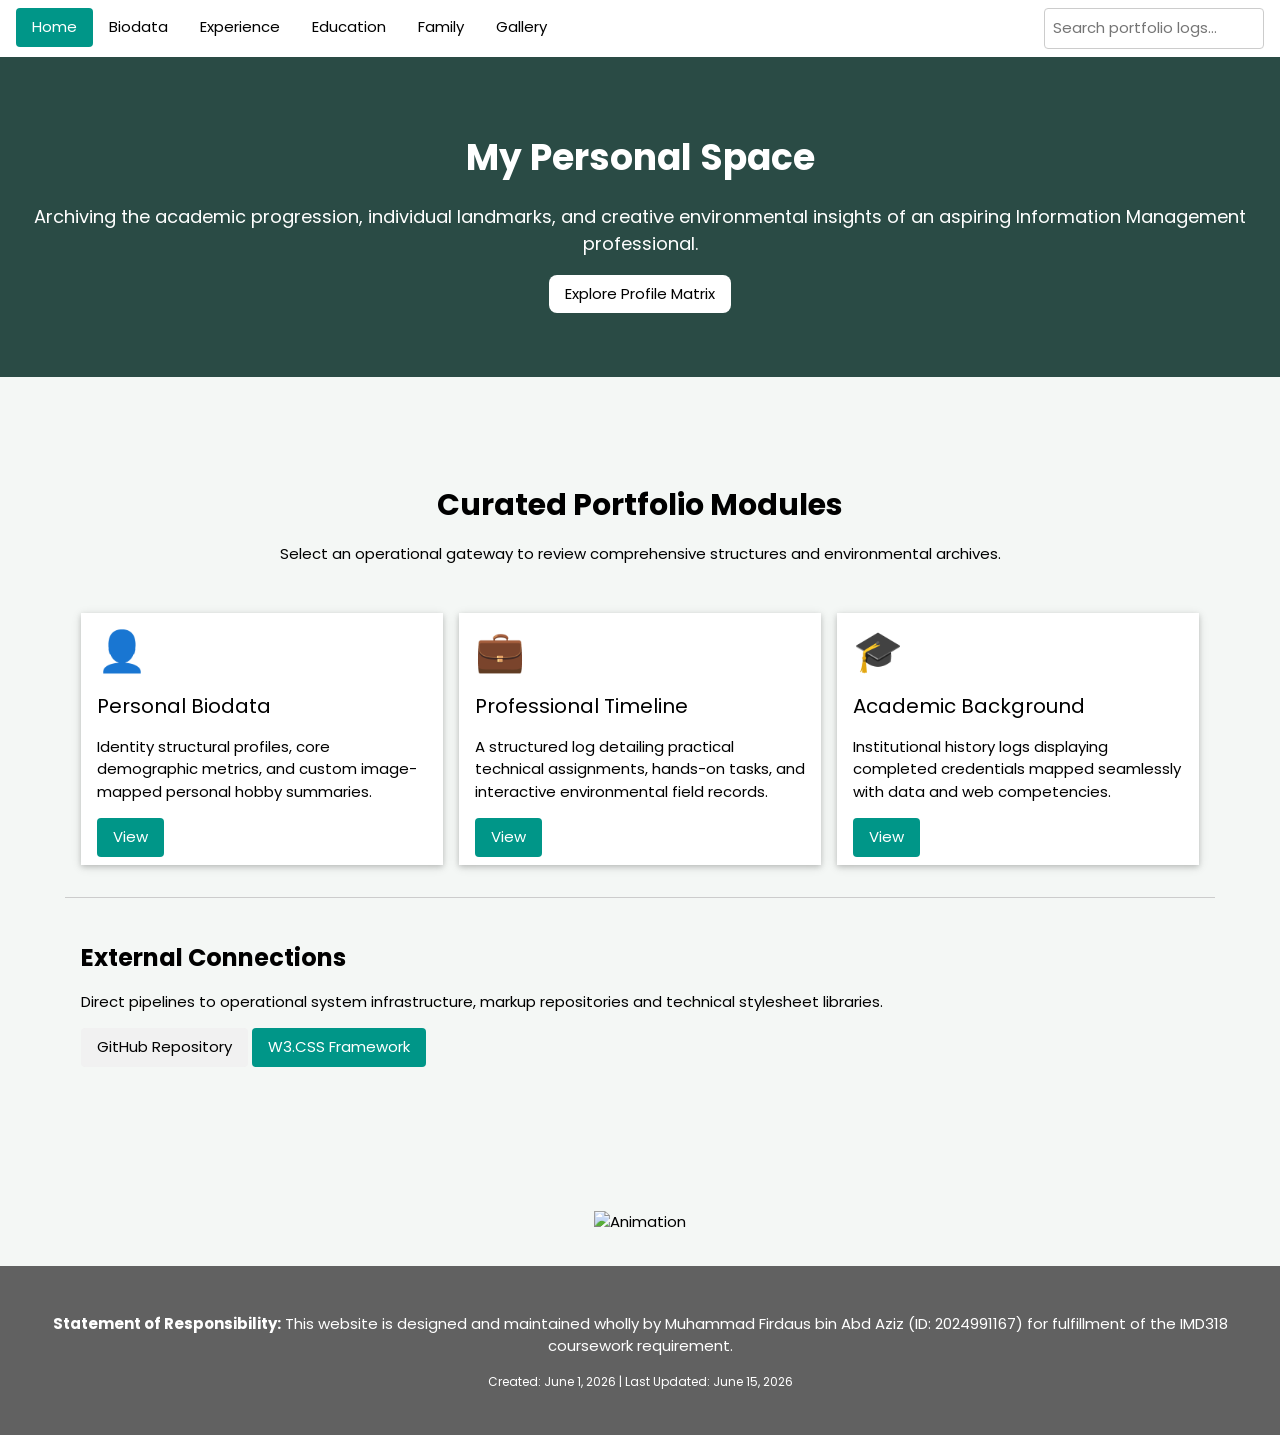
==== index.html @ 46c787db "Add files via upload" ====
<!DOCTYPE html>
<html lang="en">
<head>
<title>Home | IMD318 Personal Digital Space</title>
<meta charset="UTF-8">
<meta name="viewport" content="width=device-width, initial-scale=1">

<link rel="stylesheet" href="https://www.w3schools.com/w3css/4/w3.css">
<link rel="stylesheet" href="https://fonts.googleapis.com/css?family=Poppins">

<style>
body,h1,h2,h3,h4,h5,h6 {
    font-family: "Poppins", sans-serif;
}

body {
    background-color: #f4f7f5;
}

.hero {
    background-color: #2A4B45;
    color: white;
}

.card-icon {
    font-size: 40px;
}

.search-box {
    width: 220px;
}

.search-box:focus {
    width: 260px;
}
</style>
</head>

<body>

<!-- Navigation -->

<div class="w3-bar w3-white w3-card w3-padding">

    <a href="index.html"
       class="w3-bar-item w3-button w3-teal w3-round">
       Home
    </a>

    <a href="biodata.html"
       class="w3-bar-item w3-button">
       Biodata
    </a>

    <a href="experience.html"
       class="w3-bar-item w3-button">
       Experience
    </a>

    <a href="education.html"
       class="w3-bar-item w3-button">
       Education
    </a>

    <a href="family.html"
       class="w3-bar-item w3-button">
       Family
    </a>

    <a href="gallery.html"
       class="w3-bar-item w3-button">
       Gallery
    </a>

    <div class="w3-right">
        <input
            class="w3-input w3-border w3-round search-box"
            type="text"
            id="repo-search"
            placeholder="Search portfolio logs..."
            onkeyup="filterPortfolio()">
    </div>

</div>

<!-- Hero Section -->

<header class="w3-container hero w3-center w3-padding-64">

    <h1><b>My Personal Space</b></h1>

    <p class="w3-large">
        Archiving the academic progression, individual landmarks,
        and creative environmental insights of an aspiring
        Information Management professional.
    </p>

    <a href="biodata.html"
       class="w3-button w3-white w3-round-large">
       Explore Profile Matrix
    </a>

</header>

<!-- Content -->

<div class="w3-content w3-padding-64" style="max-width:1150px">

    <div class="w3-center w3-padding-32">

        <h2><b>Curated Portfolio Modules</b></h2>

        <p>
            Select an operational gateway to review comprehensive
            structures and environmental archives.
        </p>

    </div>

    <div class="w3-row-padding">

        <!-- Biodata -->

        <div class="w3-third w3-margin-bottom portfolio-item">

            <div class="w3-card w3-white w3-padding">

                <div class="card-icon">👤</div>

                <h4>Personal Biodata</h4>

                <p>
                    Identity structural profiles, core demographic
                    metrics, and custom image-mapped personal hobby
                    summaries.
                </p>

                <a href="biodata.html"
                   class="w3-button w3-teal w3-round">
                   View
                </a>

            </div>

        </div>

        <!-- Experience -->

        <div class="w3-third w3-margin-bottom portfolio-item">

            <div class="w3-card w3-white w3-padding">

                <div class="card-icon">💼</div>

                <h4>Professional Timeline</h4>

                <p>
                    A structured log detailing practical technical
                    assignments, hands-on tasks, and interactive
                    environmental field records.
                </p>

                <a href="experience.html"
                   class="w3-button w3-teal w3-round">
                   View
                </a>

            </div>

        </div>

        <!-- Education -->

        <div class="w3-third w3-margin-bottom portfolio-item">

            <div class="w3-card w3-white w3-padding">

                <div class="card-icon">🎓</div>

                <h4>Academic Background</h4>

                <p>
                    Institutional history logs displaying completed
                    credentials mapped seamlessly with data and web
                    competencies.
                </p>

                <a href="education.html"
                   class="w3-button w3-teal w3-round">
                   View
                </a>

            </div>

        </div>

    </div>

    <!-- External Links -->

    <div class="w3-panel w3-border-top w3-padding-32">

        <h3><b>External Connections</b></h3>

        <p>
            Direct pipelines to operational system infrastructure,
            markup repositories and technical stylesheet libraries.
        </p>

        <a href="https://github.com/"
           target="_blank"
           class="w3-button w3-light-grey w3-round">
           GitHub Repository
        </a>

        <a href="https://www.w3schools.com/w3css/"
           target="_blank"
           class="w3-button w3-teal w3-round">
           W3.CSS Framework
        </a>

    </div>

</div>

<!-- GIF -->
 
<div class="w3-center w3-padding-32">

    <img src="image/levi.gif"
         alt="Animation"
         style="max-width:150px">

</div>

<!-- Footer -->

<footer class="w3-container w3-center w3-padding-32 w3-dark-grey">

    <p>
        <b>Statement of Responsibility:</b>
        This website is designed and maintained wholly by
        Muhammad Firdaus bin Abd Aziz
        (ID: 2024991167)
        for fulfillment of the IMD318 coursework requirement.
    </p>

    <p class="w3-small">
        Created: June 1, 2026 |
        Last Updated: June 15, 2026
    </p>

</footer>

<script>
function filterPortfolio() {

    var input =
        document.getElementById("repo-search");

    var filter =
        input.value.toUpperCase();

    var cards =
        document.getElementsByClassName("portfolio-item");

    for (var i = 0; i < cards.length; i++) {

        if (
            cards[i].innerText
            .toUpperCase()
            .indexOf(filter) > -1
        ) {
            cards[i].style.display = "";
        } else {
            cards[i].style.display = "none";
        }
    }
}
</script>

</body>
</html>
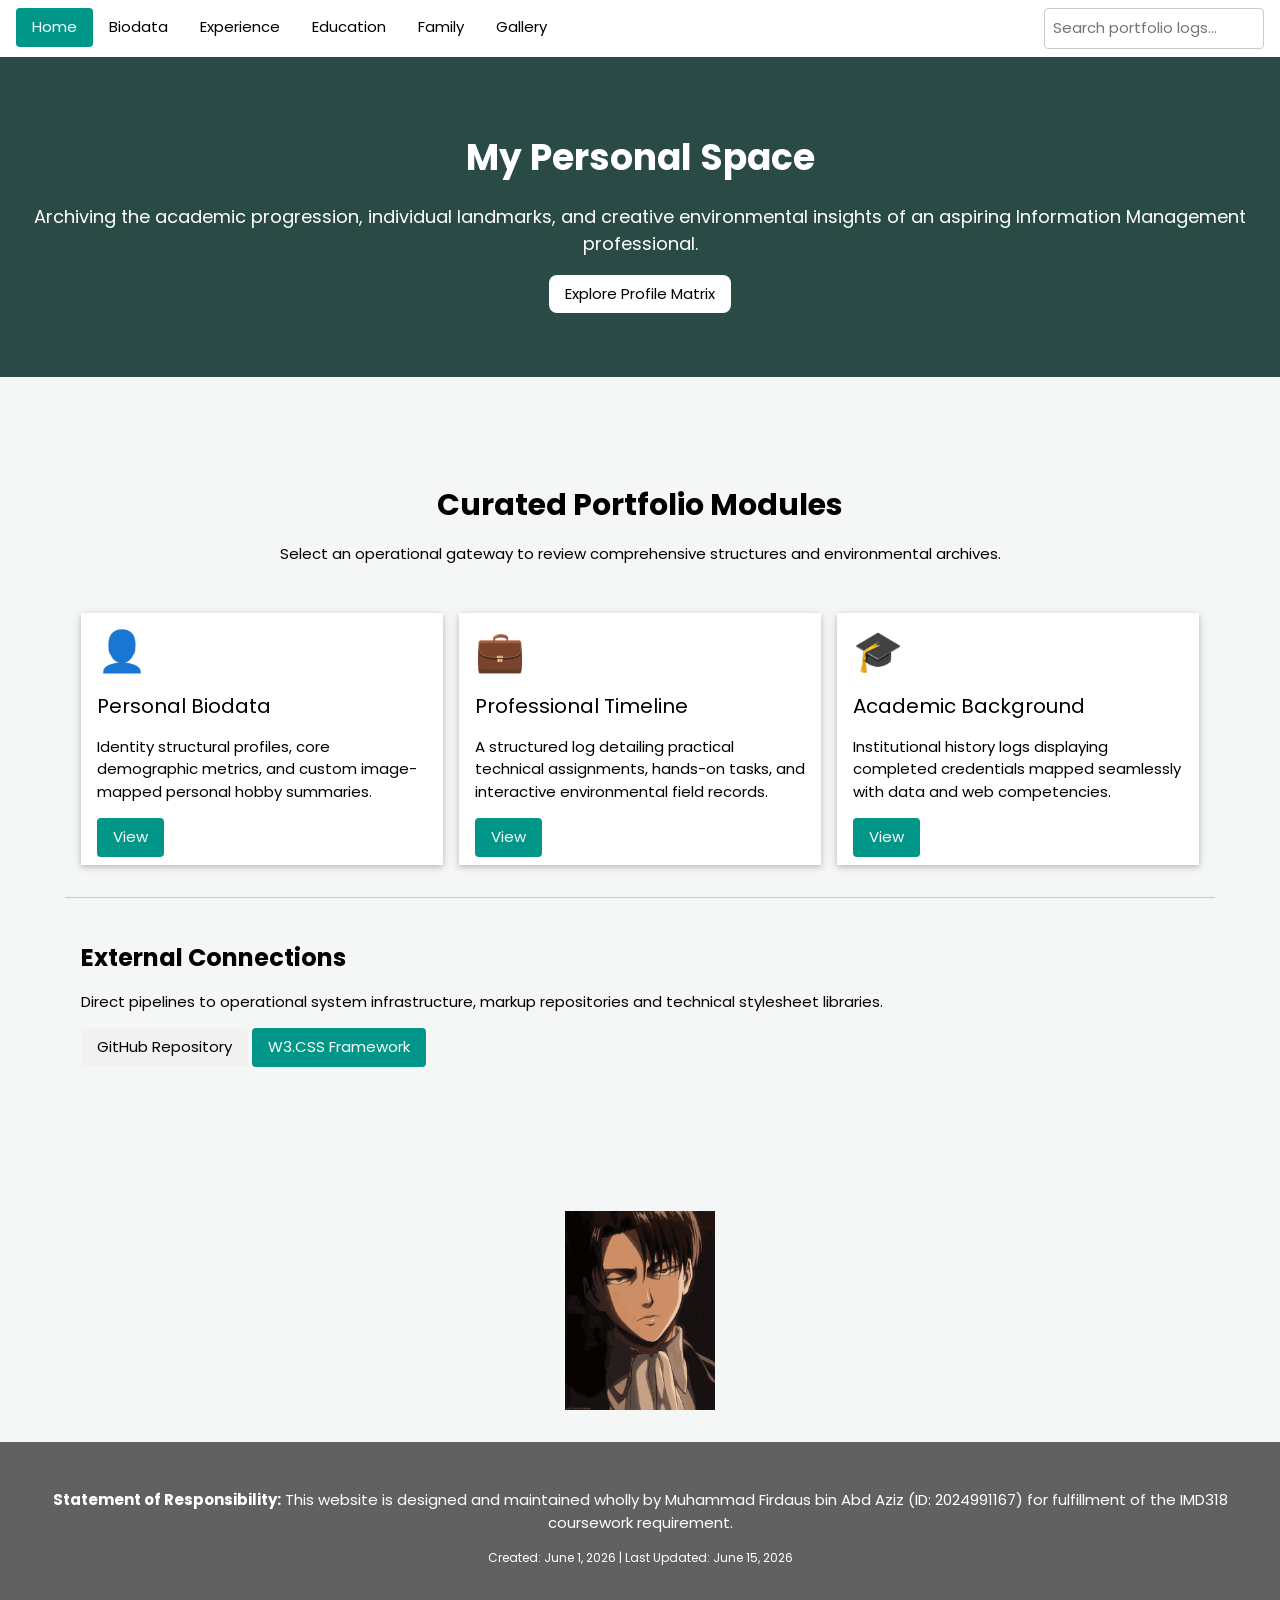
==== commit 12b22547: "Update index.html" ====
--- a/index.html
+++ b/index.html
@@ -227,7 +227,7 @@
  
 <div class="w3-center w3-padding-32">
 
-    <img src="image/levi.gif"
+    <img src="levi.gif"
          alt="Animation"
          style="max-width:150px">
 
@@ -280,4 +280,4 @@
 </script>
 
 </body>
-</html>+</html>
